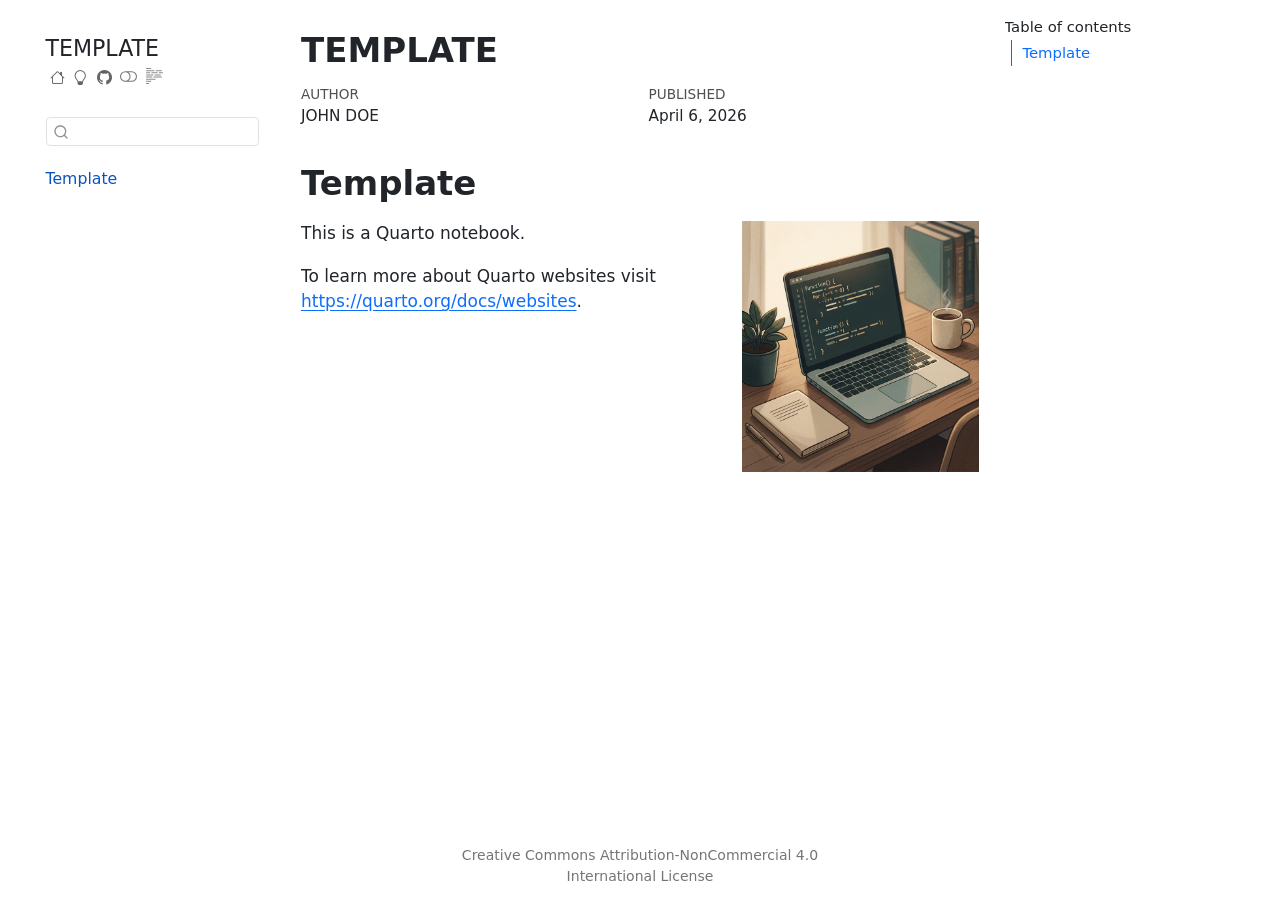
==== _book/index.html @ 19c4cdef "initial commit" ====
<!DOCTYPE html>
<html xmlns="http://www.w3.org/1999/xhtml" lang="en" xml:lang="en"><head>

<meta charset="utf-8">
<meta name="generator" content="quarto-1.7.33">

<meta name="viewport" content="width=device-width, initial-scale=1.0, user-scalable=yes">

<meta name="author" content="JOHN DOE">
<meta name="dcterms.date" content="2026-04-06">

<title>TEMPLATE</title>
<style>
code{white-space: pre-wrap;}
span.smallcaps{font-variant: small-caps;}
div.columns{display: flex; gap: min(4vw, 1.5em);}
div.column{flex: auto; overflow-x: auto;}
div.hanging-indent{margin-left: 1.5em; text-indent: -1.5em;}
ul.task-list{list-style: none;}
ul.task-list li input[type="checkbox"] {
  width: 0.8em;
  margin: 0 0.8em 0.2em -1em; /* quarto-specific, see https://github.com/quarto-dev/quarto-cli/issues/4556 */ 
  vertical-align: middle;
}
</style>


<script src="site_libs/quarto-nav/quarto-nav.js"></script>
<script src="site_libs/quarto-nav/headroom.min.js"></script>
<script src="site_libs/clipboard/clipboard.min.js"></script>
<script src="site_libs/quarto-search/autocomplete.umd.js"></script>
<script src="site_libs/quarto-search/fuse.min.js"></script>
<script src="site_libs/quarto-search/quarto-search.js"></script>
<meta name="quarto:offset" content="./">
<link href="./images/coffee-icon-64.png" rel="icon" type="image/png">
<script src="site_libs/quarto-html/quarto.js" type="module"></script>
<script src="site_libs/quarto-html/tabsets/tabsets.js" type="module"></script>
<script src="site_libs/quarto-html/popper.min.js"></script>
<script src="site_libs/quarto-html/tippy.umd.min.js"></script>
<script src="site_libs/quarto-html/anchor.min.js"></script>
<link href="site_libs/quarto-html/tippy.css" rel="stylesheet">
<link href="site_libs/quarto-html/quarto-syntax-highlighting-ea385d0e468b0dd5ea5bf0780b1290d9.css" rel="stylesheet" class="quarto-color-scheme" id="quarto-text-highlighting-styles">
<link href="site_libs/quarto-html/quarto-syntax-highlighting-dark-bc185b5c5bdbcb35c2eb49d8a876ef70.css" rel="stylesheet" class="quarto-color-scheme quarto-color-alternate" id="quarto-text-highlighting-styles">
<link href="site_libs/quarto-html/quarto-syntax-highlighting-ea385d0e468b0dd5ea5bf0780b1290d9.css" rel="stylesheet" class="quarto-color-scheme-extra" id="quarto-text-highlighting-styles">
<script src="site_libs/bootstrap/bootstrap.min.js"></script>
<link href="site_libs/bootstrap/bootstrap-icons.css" rel="stylesheet">
<link href="site_libs/bootstrap/bootstrap-785a97f31b5b63a08458a4839025b956.min.css" rel="stylesheet" append-hash="true" class="quarto-color-scheme" id="quarto-bootstrap" data-mode="light">
<link href="site_libs/bootstrap/bootstrap-dark-f3d026ef707c7ce16c51404e637f5df3.min.css" rel="stylesheet" append-hash="true" class="quarto-color-scheme quarto-color-alternate" id="quarto-bootstrap" data-mode="dark">
<link href="site_libs/bootstrap/bootstrap-785a97f31b5b63a08458a4839025b956.min.css" rel="stylesheet" append-hash="true" class="quarto-color-scheme-extra" id="quarto-bootstrap" data-mode="light">
<script id="quarto-search-options" type="application/json">{
  "location": "sidebar",
  "copy-button": false,
  "collapse-after": 3,
  "panel-placement": "start",
  "type": "textbox",
  "limit": 50,
  "keyboard-shortcut": [
    "f",
    "/",
    "s"
  ],
  "show-item-context": false,
  "language": {
    "search-no-results-text": "No results",
    "search-matching-documents-text": "matching documents",
    "search-copy-link-title": "Copy link to search",
    "search-hide-matches-text": "Hide additional matches",
    "search-more-match-text": "more match in this document",
    "search-more-matches-text": "more matches in this document",
    "search-clear-button-title": "Clear",
    "search-text-placeholder": "",
    "search-detached-cancel-button-title": "Cancel",
    "search-submit-button-title": "Submit",
    "search-label": "Search"
  }
}</script>


<link rel="stylesheet" href="styles.css">
</head>

<body class="nav-sidebar floating quarto-light"><script id="quarto-html-before-body" type="application/javascript">
    const toggleBodyColorMode = (bsSheetEl) => {
      const mode = bsSheetEl.getAttribute("data-mode");
      const bodyEl = window.document.querySelector("body");
      if (mode === "dark") {
        bodyEl.classList.add("quarto-dark");
        bodyEl.classList.remove("quarto-light");
      } else {
        bodyEl.classList.add("quarto-light");
        bodyEl.classList.remove("quarto-dark");
      }
    }
    const toggleBodyColorPrimary = () => {
      const bsSheetEl = window.document.querySelector("link#quarto-bootstrap:not([rel=disabled-stylesheet])");
      if (bsSheetEl) {
        toggleBodyColorMode(bsSheetEl);
      }
    }
    const setColorSchemeToggle = (alternate) => {
      const toggles = window.document.querySelectorAll('.quarto-color-scheme-toggle');
      for (let i=0; i < toggles.length; i++) {
        const toggle = toggles[i];
        if (toggle) {
          if (alternate) {
            toggle.classList.add("alternate");
          } else {
            toggle.classList.remove("alternate");
          }
        }
      }
    };
    const toggleColorMode = (alternate) => {
      // Switch the stylesheets
      const primaryStylesheets = window.document.querySelectorAll('link.quarto-color-scheme:not(.quarto-color-alternate)');
      const alternateStylesheets = window.document.querySelectorAll('link.quarto-color-scheme.quarto-color-alternate');
      manageTransitions('#quarto-margin-sidebar .nav-link', false);
      if (alternate) {
        // note: dark is layered on light, we don't disable primary!
        enableStylesheet(alternateStylesheets);
        for (const sheetNode of alternateStylesheets) {
          if (sheetNode.id === "quarto-bootstrap") {
            toggleBodyColorMode(sheetNode);
          }
        }
      } else {
        disableStylesheet(alternateStylesheets);
        enableStylesheet(primaryStylesheets)
        toggleBodyColorPrimary();
      }
      manageTransitions('#quarto-margin-sidebar .nav-link', true);
      // Switch the toggles
      setColorSchemeToggle(alternate)
      // Hack to workaround the fact that safari doesn't
      // properly recolor the scrollbar when toggling (#1455)
      if (navigator.userAgent.indexOf('Safari') > 0 && navigator.userAgent.indexOf('Chrome') == -1) {
        manageTransitions("body", false);
        window.scrollTo(0, 1);
        setTimeout(() => {
          window.scrollTo(0, 0);
          manageTransitions("body", true);
        }, 40);
      }
    }
    const disableStylesheet = (stylesheets) => {
      for (let i=0; i < stylesheets.length; i++) {
        const stylesheet = stylesheets[i];
        stylesheet.rel = 'disabled-stylesheet';
      }
    }
    const enableStylesheet = (stylesheets) => {
      for (let i=0; i < stylesheets.length; i++) {
        const stylesheet = stylesheets[i];
        if(stylesheet.rel !== 'stylesheet') { // for Chrome, which will still FOUC without this check
          stylesheet.rel = 'stylesheet';
        }
      }
    }
    const manageTransitions = (selector, allowTransitions) => {
      const els = window.document.querySelectorAll(selector);
      for (let i=0; i < els.length; i++) {
        const el = els[i];
        if (allowTransitions) {
          el.classList.remove('notransition');
        } else {
          el.classList.add('notransition');
        }
      }
    }
    const isFileUrl = () => {
      return window.location.protocol === 'file:';
    }
    const hasAlternateSentinel = () => {
      let styleSentinel = getColorSchemeSentinel();
      if (styleSentinel !== null) {
        return styleSentinel === "alternate";
      } else {
        return false;
      }
    }
    const setStyleSentinel = (alternate) => {
      const value = alternate ? "alternate" : "default";
      if (!isFileUrl()) {
        window.localStorage.setItem("quarto-color-scheme", value);
      } else {
        localAlternateSentinel = value;
      }
    }
    const getColorSchemeSentinel = () => {
      if (!isFileUrl()) {
        const storageValue = window.localStorage.getItem("quarto-color-scheme");
        return storageValue != null ? storageValue : localAlternateSentinel;
      } else {
        return localAlternateSentinel;
      }
    }
    const toggleGiscusIfUsed = (isAlternate, darkModeDefault) => {
      const baseTheme = document.querySelector('#giscus-base-theme')?.value ?? 'light';
      const alternateTheme = document.querySelector('#giscus-alt-theme')?.value ?? 'dark';
      let newTheme = '';
      if(authorPrefersDark) {
        newTheme = isAlternate ? baseTheme : alternateTheme;
      } else {
        newTheme = isAlternate ? alternateTheme : baseTheme;
      }
      const changeGiscusTheme = () => {
        // From: https://github.com/giscus/giscus/issues/336
        const sendMessage = (message) => {
          const iframe = document.querySelector('iframe.giscus-frame');
          if (!iframe) return;
          iframe.contentWindow.postMessage({ giscus: message }, 'https://giscus.app');
        }
        sendMessage({
          setConfig: {
            theme: newTheme
          }
        });
      }
      const isGiscussLoaded = window.document.querySelector('iframe.giscus-frame') !== null;
      if (isGiscussLoaded) {
        changeGiscusTheme();
      }
    };
    const authorPrefersDark = false;
    const darkModeDefault = authorPrefersDark;
      document.querySelector('link#quarto-text-highlighting-styles.quarto-color-scheme-extra').rel = 'disabled-stylesheet';
      document.querySelector('link#quarto-bootstrap.quarto-color-scheme-extra').rel = 'disabled-stylesheet';
    let localAlternateSentinel = darkModeDefault ? 'alternate' : 'default';
    // Dark / light mode switch
    window.quartoToggleColorScheme = () => {
      // Read the current dark / light value
      let toAlternate = !hasAlternateSentinel();
      toggleColorMode(toAlternate);
      setStyleSentinel(toAlternate);
      toggleGiscusIfUsed(toAlternate, darkModeDefault);
      window.dispatchEvent(new Event('resize'));
    };
    // Switch to dark mode if need be
    if (hasAlternateSentinel()) {
      toggleColorMode(true);
    } else {
      toggleColorMode(false);
    }
  </script>

<div id="quarto-search-results"></div>
  <header id="quarto-header" class="headroom fixed-top">
  <nav class="quarto-secondary-nav">
    <div class="container-fluid d-flex">
      <button type="button" class="quarto-btn-toggle btn" data-bs-toggle="collapse" role="button" data-bs-target=".quarto-sidebar-collapse-item" aria-controls="quarto-sidebar" aria-expanded="false" aria-label="Toggle sidebar navigation" onclick="if (window.quartoToggleHeadroom) { window.quartoToggleHeadroom(); }">
        <i class="bi bi-layout-text-sidebar-reverse"></i>
      </button>
        <nav class="quarto-page-breadcrumbs" aria-label="breadcrumb"><ol class="breadcrumb"><li class="breadcrumb-item"><a href="./index.html">Template</a></li></ol></nav>
        <a class="flex-grow-1" role="navigation" data-bs-toggle="collapse" data-bs-target=".quarto-sidebar-collapse-item" aria-controls="quarto-sidebar" aria-expanded="false" aria-label="Toggle sidebar navigation" onclick="if (window.quartoToggleHeadroom) { window.quartoToggleHeadroom(); }">      
        </a>
      <button type="button" class="btn quarto-search-button" aria-label="Search" onclick="window.quartoOpenSearch();">
        <i class="bi bi-search"></i>
      </button>
    </div>
  </nav>
</header>
<!-- content -->
<div id="quarto-content" class="quarto-container page-columns page-rows-contents page-layout-article">
<!-- sidebar -->
  <nav id="quarto-sidebar" class="sidebar collapse collapse-horizontal quarto-sidebar-collapse-item sidebar-navigation floating overflow-auto">
    <div class="pt-lg-2 mt-2 text-left sidebar-header">
    <div class="sidebar-title mb-0 py-0">
      <a href="./">TEMPLATE</a> 
        <div class="sidebar-tools-main tools-wide">
    <a href="https://MY.WEBSIDE.COM" title="" class="quarto-navigation-tool px-1" aria-label=""><i class="bi bi-house"></i></a>
    <a href="https://MY.WEBSIDE.COM/TEMPLATE/" title="" class="quarto-navigation-tool px-1" aria-label=""><i class="bi bi-lightbulb"></i></a>
    <a href="https://github.com/JHON_DOE/REPO" title="Source Code" class="quarto-navigation-tool px-1" aria-label="Source Code"><i class="bi bi-github"></i></a>
  <a href="" class="quarto-color-scheme-toggle quarto-navigation-tool  px-1" onclick="window.quartoToggleColorScheme(); return false;" title="Toggle dark mode"><i class="bi"></i></a>
  <a href="" class="quarto-reader-toggle quarto-navigation-tool px-1" onclick="window.quartoToggleReader(); return false;" title="Toggle reader mode">
  <div class="quarto-reader-toggle-btn">
  <i class="bi"></i>
  </div>
</a>
</div>
    </div>
      </div>
        <div class="mt-2 flex-shrink-0 align-items-center">
        <div class="sidebar-search">
        <div id="quarto-search" class="" title="Search"></div>
        </div>
        </div>
    <div class="sidebar-menu-container"> 
    <ul class="list-unstyled mt-1">
        <li class="sidebar-item">
  <div class="sidebar-item-container"> 
  <a href="./index.html" class="sidebar-item-text sidebar-link active">
 <span class="menu-text">Template</span></a>
  </div>
</li>
    </ul>
    </div>
</nav>
<div id="quarto-sidebar-glass" class="quarto-sidebar-collapse-item" data-bs-toggle="collapse" data-bs-target=".quarto-sidebar-collapse-item"></div>
<!-- margin-sidebar -->
    <div id="quarto-margin-sidebar" class="sidebar margin-sidebar">
        <nav id="TOC" role="doc-toc" class="toc-active" data-toc-expanded="2">
    <h2 id="toc-title">Table of contents</h2>
   
  <ul>
  <li><a href="#template" id="toc-template" class="nav-link active" data-scroll-target="#template">Template</a></li>
  </ul>
</nav>
    </div>
<!-- main -->
<main class="content" id="quarto-document-content">


<header id="title-block-header" class="quarto-title-block default">
<div class="quarto-title">
<h1 class="title">TEMPLATE</h1>
</div>



<div class="quarto-title-meta">

    <div>
    <div class="quarto-title-meta-heading">Author</div>
    <div class="quarto-title-meta-contents">
             <p>JOHN DOE </p>
          </div>
  </div>
    
    <div>
    <div class="quarto-title-meta-heading">Published</div>
    <div class="quarto-title-meta-contents">
      <p class="date">April 6, 2026</p>
    </div>
  </div>
  
    
  </div>
  


</header>



<section id="template" class="level1 unnumbered">
<h1 class="unnumbered">Template</h1><p><img src="images/notebook-50percent.png" title="TEMPLATE" class="quarto-cover-image nolightbox img-fluid" alt="An inviting workspace featuring a laptop displaying code, a steaming ceramic mug, a physical notebook, and a small potted plant under soft, diffused light. "></p>
<p>This is a Quarto notebook.</p>
<p>To learn more about Quarto websites visit <a href="https://quarto.org/docs/websites" class="uri">https://quarto.org/docs/websites</a>.</p>


</section>

</main> <!-- /main -->
<script id="quarto-html-after-body" type="application/javascript">
  window.document.addEventListener("DOMContentLoaded", function (event) {
    // Ensure there is a toggle, if there isn't float one in the top right
    if (window.document.querySelector('.quarto-color-scheme-toggle') === null) {
      const a = window.document.createElement('a');
      a.classList.add('top-right');
      a.classList.add('quarto-color-scheme-toggle');
      a.href = "";
      a.onclick = function() { try { window.quartoToggleColorScheme(); } catch {} return false; };
      const i = window.document.createElement("i");
      i.classList.add('bi');
      a.appendChild(i);
      window.document.body.appendChild(a);
    }
    setColorSchemeToggle(hasAlternateSentinel())
    const icon = "";
    const anchorJS = new window.AnchorJS();
    anchorJS.options = {
      placement: 'right',
      icon: icon
    };
    anchorJS.add('.anchored');
    const isCodeAnnotation = (el) => {
      for (const clz of el.classList) {
        if (clz.startsWith('code-annotation-')) {                     
          return true;
        }
      }
      return false;
    }
    const onCopySuccess = function(e) {
      // button target
      const button = e.trigger;
      // don't keep focus
      button.blur();
      // flash "checked"
      button.classList.add('code-copy-button-checked');
      var currentTitle = button.getAttribute("title");
      button.setAttribute("title", "Copied!");
      let tooltip;
      if (window.bootstrap) {
        button.setAttribute("data-bs-toggle", "tooltip");
        button.setAttribute("data-bs-placement", "left");
        button.setAttribute("data-bs-title", "Copied!");
        tooltip = new bootstrap.Tooltip(button, 
          { trigger: "manual", 
            customClass: "code-copy-button-tooltip",
            offset: [0, -8]});
        tooltip.show();    
      }
      setTimeout(function() {
        if (tooltip) {
          tooltip.hide();
          button.removeAttribute("data-bs-title");
          button.removeAttribute("data-bs-toggle");
          button.removeAttribute("data-bs-placement");
        }
        button.setAttribute("title", currentTitle);
        button.classList.remove('code-copy-button-checked');
      }, 1000);
      // clear code selection
      e.clearSelection();
    }
    const getTextToCopy = function(trigger) {
        const codeEl = trigger.previousElementSibling.cloneNode(true);
        for (const childEl of codeEl.children) {
          if (isCodeAnnotation(childEl)) {
            childEl.remove();
          }
        }
        return codeEl.innerText;
    }
    const clipboard = new window.ClipboardJS('.code-copy-button:not([data-in-quarto-modal])', {
      text: getTextToCopy
    });
    clipboard.on('success', onCopySuccess);
    if (window.document.getElementById('quarto-embedded-source-code-modal')) {
      const clipboardModal = new window.ClipboardJS('.code-copy-button[data-in-quarto-modal]', {
        text: getTextToCopy,
        container: window.document.getElementById('quarto-embedded-source-code-modal')
      });
      clipboardModal.on('success', onCopySuccess);
    }
      var localhostRegex = new RegExp(/^(?:http|https):\/\/localhost\:?[0-9]*\//);
      var mailtoRegex = new RegExp(/^mailto:/);
        var filterRegex = new RegExp('/' + window.location.host + '/');
      var isInternal = (href) => {
          return filterRegex.test(href) || localhostRegex.test(href) || mailtoRegex.test(href);
      }
      // Inspect non-navigation links and adorn them if external
     var links = window.document.querySelectorAll('a[href]:not(.nav-link):not(.navbar-brand):not(.toc-action):not(.sidebar-link):not(.sidebar-item-toggle):not(.pagination-link):not(.no-external):not([aria-hidden]):not(.dropdown-item):not(.quarto-navigation-tool):not(.about-link)');
      for (var i=0; i<links.length; i++) {
        const link = links[i];
        if (!isInternal(link.href)) {
          // undo the damage that might have been done by quarto-nav.js in the case of
          // links that we want to consider external
          if (link.dataset.originalHref !== undefined) {
            link.href = link.dataset.originalHref;
          }
        }
      }
    function tippyHover(el, contentFn, onTriggerFn, onUntriggerFn) {
      const config = {
        allowHTML: true,
        maxWidth: 500,
        delay: 100,
        arrow: false,
        appendTo: function(el) {
            return el.parentElement;
        },
        interactive: true,
        interactiveBorder: 10,
        theme: 'quarto',
        placement: 'bottom-start',
      };
      if (contentFn) {
        config.content = contentFn;
      }
      if (onTriggerFn) {
        config.onTrigger = onTriggerFn;
      }
      if (onUntriggerFn) {
        config.onUntrigger = onUntriggerFn;
      }
      window.tippy(el, config); 
    }
    const noterefs = window.document.querySelectorAll('a[role="doc-noteref"]');
    for (var i=0; i<noterefs.length; i++) {
      const ref = noterefs[i];
      tippyHover(ref, function() {
        // use id or data attribute instead here
        let href = ref.getAttribute('data-footnote-href') || ref.getAttribute('href');
        try { href = new URL(href).hash; } catch {}
        const id = href.replace(/^#\/?/, "");
        const note = window.document.getElementById(id);
        if (note) {
          return note.innerHTML;
        } else {
          return "";
        }
      });
    }
    const xrefs = window.document.querySelectorAll('a.quarto-xref');
    const processXRef = (id, note) => {
      // Strip column container classes
      const stripColumnClz = (el) => {
        el.classList.remove("page-full", "page-columns");
        if (el.children) {
          for (const child of el.children) {
            stripColumnClz(child);
          }
        }
      }
      stripColumnClz(note)
      if (id === null || id.startsWith('sec-')) {
        // Special case sections, only their first couple elements
        const container = document.createElement("div");
        if (note.children && note.children.length > 2) {
          container.appendChild(note.children[0].cloneNode(true));
          for (let i = 1; i < note.children.length; i++) {
            const child = note.children[i];
            if (child.tagName === "P" && child.innerText === "") {
              continue;
            } else {
              container.appendChild(child.cloneNode(true));
              break;
            }
          }
          if (window.Quarto?.typesetMath) {
            window.Quarto.typesetMath(container);
          }
          return container.innerHTML
        } else {
          if (window.Quarto?.typesetMath) {
            window.Quarto.typesetMath(note);
          }
          return note.innerHTML;
        }
      } else {
        // Remove any anchor links if they are present
        const anchorLink = note.querySelector('a.anchorjs-link');
        if (anchorLink) {
          anchorLink.remove();
        }
        if (window.Quarto?.typesetMath) {
          window.Quarto.typesetMath(note);
        }
        if (note.classList.contains("callout")) {
          return note.outerHTML;
        } else {
          return note.innerHTML;
        }
      }
    }
    for (var i=0; i<xrefs.length; i++) {
      const xref = xrefs[i];
      tippyHover(xref, undefined, function(instance) {
        instance.disable();
        let url = xref.getAttribute('href');
        let hash = undefined; 
        if (url.startsWith('#')) {
          hash = url;
        } else {
          try { hash = new URL(url).hash; } catch {}
        }
        if (hash) {
          const id = hash.replace(/^#\/?/, "");
          const note = window.document.getElementById(id);
          if (note !== null) {
            try {
              const html = processXRef(id, note.cloneNode(true));
              instance.setContent(html);
            } finally {
              instance.enable();
              instance.show();
            }
          } else {
            // See if we can fetch this
            fetch(url.split('#')[0])
            .then(res => res.text())
            .then(html => {
              const parser = new DOMParser();
              const htmlDoc = parser.parseFromString(html, "text/html");
              const note = htmlDoc.getElementById(id);
              if (note !== null) {
                const html = processXRef(id, note);
                instance.setContent(html);
              } 
            }).finally(() => {
              instance.enable();
              instance.show();
            });
          }
        } else {
          // See if we can fetch a full url (with no hash to target)
          // This is a special case and we should probably do some content thinning / targeting
          fetch(url)
          .then(res => res.text())
          .then(html => {
            const parser = new DOMParser();
            const htmlDoc = parser.parseFromString(html, "text/html");
            const note = htmlDoc.querySelector('main.content');
            if (note !== null) {
              // This should only happen for chapter cross references
              // (since there is no id in the URL)
              // remove the first header
              if (note.children.length > 0 && note.children[0].tagName === "HEADER") {
                note.children[0].remove();
              }
              const html = processXRef(null, note);
              instance.setContent(html);
            } 
          }).finally(() => {
            instance.enable();
            instance.show();
          });
        }
      }, function(instance) {
      });
    }
        let selectedAnnoteEl;
        const selectorForAnnotation = ( cell, annotation) => {
          let cellAttr = 'data-code-cell="' + cell + '"';
          let lineAttr = 'data-code-annotation="' +  annotation + '"';
          const selector = 'span[' + cellAttr + '][' + lineAttr + ']';
          return selector;
        }
        const selectCodeLines = (annoteEl) => {
          const doc = window.document;
          const targetCell = annoteEl.getAttribute("data-target-cell");
          const targetAnnotation = annoteEl.getAttribute("data-target-annotation");
          const annoteSpan = window.document.querySelector(selectorForAnnotation(targetCell, targetAnnotation));
          const lines = annoteSpan.getAttribute("data-code-lines").split(",");
          const lineIds = lines.map((line) => {
            return targetCell + "-" + line;
          })
          let top = null;
          let height = null;
          let parent = null;
          if (lineIds.length > 0) {
              //compute the position of the single el (top and bottom and make a div)
              const el = window.document.getElementById(lineIds[0]);
              top = el.offsetTop;
              height = el.offsetHeight;
              parent = el.parentElement.parentElement;
            if (lineIds.length > 1) {
              const lastEl = window.document.getElementById(lineIds[lineIds.length - 1]);
              const bottom = lastEl.offsetTop + lastEl.offsetHeight;
              height = bottom - top;
            }
            if (top !== null && height !== null && parent !== null) {
              // cook up a div (if necessary) and position it 
              let div = window.document.getElementById("code-annotation-line-highlight");
              if (div === null) {
                div = window.document.createElement("div");
                div.setAttribute("id", "code-annotation-line-highlight");
                div.style.position = 'absolute';
                parent.appendChild(div);
              }
              div.style.top = top - 2 + "px";
              div.style.height = height + 4 + "px";
              div.style.left = 0;
              let gutterDiv = window.document.getElementById("code-annotation-line-highlight-gutter");
              if (gutterDiv === null) {
                gutterDiv = window.document.createElement("div");
                gutterDiv.setAttribute("id", "code-annotation-line-highlight-gutter");
                gutterDiv.style.position = 'absolute';
                const codeCell = window.document.getElementById(targetCell);
                const gutter = codeCell.querySelector('.code-annotation-gutter');
                gutter.appendChild(gutterDiv);
              }
              gutterDiv.style.top = top - 2 + "px";
              gutterDiv.style.height = height + 4 + "px";
            }
            selectedAnnoteEl = annoteEl;
          }
        };
        const unselectCodeLines = () => {
          const elementsIds = ["code-annotation-line-highlight", "code-annotation-line-highlight-gutter"];
          elementsIds.forEach((elId) => {
            const div = window.document.getElementById(elId);
            if (div) {
              div.remove();
            }
          });
          selectedAnnoteEl = undefined;
        };
          // Handle positioning of the toggle
      window.addEventListener(
        "resize",
        throttle(() => {
          elRect = undefined;
          if (selectedAnnoteEl) {
            selectCodeLines(selectedAnnoteEl);
          }
        }, 10)
      );
      function throttle(fn, ms) {
      let throttle = false;
      let timer;
        return (...args) => {
          if(!throttle) { // first call gets through
              fn.apply(this, args);
              throttle = true;
          } else { // all the others get throttled
              if(timer) clearTimeout(timer); // cancel #2
              timer = setTimeout(() => {
                fn.apply(this, args);
                timer = throttle = false;
              }, ms);
          }
        };
      }
        // Attach click handler to the DT
        const annoteDls = window.document.querySelectorAll('dt[data-target-cell]');
        for (const annoteDlNode of annoteDls) {
          annoteDlNode.addEventListener('click', (event) => {
            const clickedEl = event.target;
            if (clickedEl !== selectedAnnoteEl) {
              unselectCodeLines();
              const activeEl = window.document.querySelector('dt[data-target-cell].code-annotation-active');
              if (activeEl) {
                activeEl.classList.remove('code-annotation-active');
              }
              selectCodeLines(clickedEl);
              clickedEl.classList.add('code-annotation-active');
            } else {
              // Unselect the line
              unselectCodeLines();
              clickedEl.classList.remove('code-annotation-active');
            }
          });
        }
    const findCites = (el) => {
      const parentEl = el.parentElement;
      if (parentEl) {
        const cites = parentEl.dataset.cites;
        if (cites) {
          return {
            el,
            cites: cites.split(' ')
          };
        } else {
          return findCites(el.parentElement)
        }
      } else {
        return undefined;
      }
    };
    var bibliorefs = window.document.querySelectorAll('a[role="doc-biblioref"]');
    for (var i=0; i<bibliorefs.length; i++) {
      const ref = bibliorefs[i];
      const citeInfo = findCites(ref);
      if (citeInfo) {
        tippyHover(citeInfo.el, function() {
          var popup = window.document.createElement('div');
          citeInfo.cites.forEach(function(cite) {
            var citeDiv = window.document.createElement('div');
            citeDiv.classList.add('hanging-indent');
            citeDiv.classList.add('csl-entry');
            var biblioDiv = window.document.getElementById('ref-' + cite);
            if (biblioDiv) {
              citeDiv.innerHTML = biblioDiv.innerHTML;
            }
            popup.appendChild(citeDiv);
          });
          return popup.innerHTML;
        });
      }
    }
  });
  </script>
</div> <!-- /content -->
<footer class="footer">
  <div class="nav-footer">
    <div class="nav-footer-left">
      &nbsp;
    </div>   
    <div class="nav-footer-center">
      <ul class="footer-items list-unstyled">
    <li class="nav-item">
    <a class="nav-link" href="./LICENSE.html">
<p>Creative Commons Attribution-NonCommercial 4.0 International License</p>
</a>
  </li>  
</ul>
    </div>
    <div class="nav-footer-right">
      &nbsp;
    </div>
  </div>
</footer>




</body></html>
---- _book/site_libs/quarto-html/tippy.css ----
.tippy-box[data-animation=fade][data-state=hidden]{opacity:0}[data-tippy-root]{max-width:calc(100vw - 10px)}.tippy-box{position:relative;background-color:#333;color:#fff;border-radius:4px;font-size:14px;line-height:1.4;white-space:normal;outline:0;transition-property:transform,visibility,opacity}.tippy-box[data-placement^=top]>.tippy-arrow{bottom:0}.tippy-box[data-placement^=top]>.tippy-arrow:before{bottom:-7px;left:0;border-width:8px 8px 0;border-top-color:initial;transform-origin:center top}.tippy-box[data-placement^=bottom]>.tippy-arrow{top:0}.tippy-box[data-placement^=bottom]>.tippy-arrow:before{top:-7px;left:0;border-width:0 8px 8px;border-bottom-color:initial;transform-origin:center bottom}.tippy-box[data-placement^=left]>.tippy-arrow{right:0}.tippy-box[data-placement^=left]>.tippy-arrow:before{border-width:8px 0 8px 8px;border-left-color:initial;right:-7px;transform-origin:center left}.tippy-box[data-placement^=right]>.tippy-arrow{left:0}.tippy-box[data-placement^=right]>.tippy-arrow:before{left:-7px;border-width:8px 8px 8px 0;border-right-color:initial;transform-origin:center right}.tippy-box[data-inertia][data-state=visible]{transition-timing-function:cubic-bezier(.54,1.5,.38,1.11)}.tippy-arrow{width:16px;height:16px;color:#333}.tippy-arrow:before{content:"";position:absolute;border-color:transparent;border-style:solid}.tippy-content{position:relative;padding:5px 9px;z-index:1}
---- _book/site_libs/quarto-html/quarto-syntax-highlighting-ea385d0e468b0dd5ea5bf0780b1290d9.css ----
/* quarto syntax highlight colors */
:root {
  --quarto-hl-ot-color: #003B4F;
  --quarto-hl-at-color: #657422;
  --quarto-hl-ss-color: #20794D;
  --quarto-hl-an-color: #5E5E5E;
  --quarto-hl-fu-color: #4758AB;
  --quarto-hl-st-color: #20794D;
  --quarto-hl-cf-color: #003B4F;
  --quarto-hl-op-color: #5E5E5E;
  --quarto-hl-er-color: #AD0000;
  --quarto-hl-bn-color: #AD0000;
  --quarto-hl-al-color: #AD0000;
  --quarto-hl-va-color: #111111;
  --quarto-hl-bu-color: inherit;
  --quarto-hl-ex-color: inherit;
  --quarto-hl-pp-color: #AD0000;
  --quarto-hl-in-color: #5E5E5E;
  --quarto-hl-vs-color: #20794D;
  --quarto-hl-wa-color: #5E5E5E;
  --quarto-hl-do-color: #5E5E5E;
  --quarto-hl-im-color: #00769E;
  --quarto-hl-ch-color: #20794D;
  --quarto-hl-dt-color: #AD0000;
  --quarto-hl-fl-color: #AD0000;
  --quarto-hl-co-color: #5E5E5E;
  --quarto-hl-cv-color: #5E5E5E;
  --quarto-hl-cn-color: #8f5902;
  --quarto-hl-sc-color: #5E5E5E;
  --quarto-hl-dv-color: #AD0000;
  --quarto-hl-kw-color: #003B4F;
}

/* other quarto variables */
:root {
  --quarto-font-monospace: SFMono-Regular, Menlo, Monaco, Consolas, "Liberation Mono", "Courier New", monospace;
}

/* syntax highlight based on Pandoc's rules */
pre > code.sourceCode > span {
  color: #003B4F;
}

code.sourceCode > span {
  color: #003B4F;
}

div.sourceCode,
div.sourceCode pre.sourceCode {
  color: #003B4F;
}

/* Normal */
code span {
  color: #003B4F;
}

/* Alert */
code span.al {
  color: #AD0000;
  font-style: inherit;
}

/* Annotation */
code span.an {
  color: #5E5E5E;
  font-style: inherit;
}

/* Attribute */
code span.at {
  color: #657422;
  font-style: inherit;
}

/* BaseN */
code span.bn {
  color: #AD0000;
  font-style: inherit;
}

/* BuiltIn */
code span.bu {
  font-style: inherit;
}

/* ControlFlow */
code span.cf {
  color: #003B4F;
  font-weight: bold;
  font-style: inherit;
}

/* Char */
code span.ch {
  color: #20794D;
  font-style: inherit;
}

/* Constant */
code span.cn {
  color: #8f5902;
  font-style: inherit;
}

/* Comment */
code span.co {
  color: #5E5E5E;
  font-style: inherit;
}

/* CommentVar */
code span.cv {
  color: #5E5E5E;
  font-style: italic;
}

/* Documentation */
code span.do {
  color: #5E5E5E;
  font-style: italic;
}

/* DataType */
code span.dt {
  color: #AD0000;
  font-style: inherit;
}

/* DecVal */
code span.dv {
  color: #AD0000;
  font-style: inherit;
}

/* Error */
code span.er {
  color: #AD0000;
  font-style: inherit;
}

/* Extension */
code span.ex {
  font-style: inherit;
}

/* Float */
code span.fl {
  color: #AD0000;
  font-style: inherit;
}

/* Function */
code span.fu {
  color: #4758AB;
  font-style: inherit;
}

/* Import */
code span.im {
  color: #00769E;
  font-style: inherit;
}

/* Information */
code span.in {
  color: #5E5E5E;
  font-style: inherit;
}

/* Keyword */
code span.kw {
  color: #003B4F;
  font-weight: bold;
  font-style: inherit;
}

/* Operator */
code span.op {
  color: #5E5E5E;
  font-style: inherit;
}

/* Other */
code span.ot {
  color: #003B4F;
  font-style: inherit;
}

/* Preprocessor */
code span.pp {
  color: #AD0000;
  font-style: inherit;
}

/* SpecialChar */
code span.sc {
  color: #5E5E5E;
  font-style: inherit;
}

/* SpecialString */
code span.ss {
  color: #20794D;
  font-style: inherit;
}

/* String */
code span.st {
  color: #20794D;
  font-style: inherit;
}

/* Variable */
code span.va {
  color: #111111;
  font-style: inherit;
}

/* VerbatimString */
code span.vs {
  color: #20794D;
  font-style: inherit;
}

/* Warning */
code span.wa {
  color: #5E5E5E;
  font-style: italic;
}

.prevent-inlining {
  content: "</";
}

/*# sourceMappingURL=538754cbb4183396a2435bcb80637e05.css.map */
---- _book/site_libs/quarto-html/quarto-syntax-highlighting-dark-bc185b5c5bdbcb35c2eb49d8a876ef70.css ----
/* quarto syntax highlight colors */
:root {
  --quarto-hl-al-color: #f07178;
  --quarto-hl-an-color: #d4d0ab;
  --quarto-hl-at-color: #00e0e0;
  --quarto-hl-bn-color: #d4d0ab;
  --quarto-hl-bu-color: #abe338;
  --quarto-hl-ch-color: #abe338;
  --quarto-hl-co-color: #f8f8f2;
  --quarto-hl-cv-color: #ffd700;
  --quarto-hl-cn-color: #ffd700;
  --quarto-hl-cf-color: #ffa07a;
  --quarto-hl-dt-color: #ffa07a;
  --quarto-hl-dv-color: #d4d0ab;
  --quarto-hl-do-color: #f8f8f2;
  --quarto-hl-er-color: #f07178;
  --quarto-hl-ex-color: #00e0e0;
  --quarto-hl-fl-color: #d4d0ab;
  --quarto-hl-fu-color: #ffa07a;
  --quarto-hl-im-color: #abe338;
  --quarto-hl-in-color: #d4d0ab;
  --quarto-hl-kw-color: #ffa07a;
  --quarto-hl-op-color: #ffa07a;
  --quarto-hl-ot-color: #00e0e0;
  --quarto-hl-pp-color: #dcc6e0;
  --quarto-hl-re-color: #00e0e0;
  --quarto-hl-sc-color: #abe338;
  --quarto-hl-ss-color: #abe338;
  --quarto-hl-st-color: #abe338;
  --quarto-hl-va-color: #00e0e0;
  --quarto-hl-vs-color: #abe338;
  --quarto-hl-wa-color: #dcc6e0;
}

/* other quarto variables */
:root {
  --quarto-font-monospace: SFMono-Regular, Menlo, Monaco, Consolas, "Liberation Mono", "Courier New", monospace;
}

/* syntax highlight based on Pandoc's rules */
pre > code.sourceCode > span {
  color: #f8f8f2;
}

code.sourceCode > span {
  color: #f8f8f2;
}

div.sourceCode,
div.sourceCode pre.sourceCode {
  color: #f8f8f2;
}

/* Normal */
code span {
  color: #f8f8f2;
}

/* Alert */
code span.al {
  color: #f07178;
}

/* Annotation */
code span.an {
  color: #d4d0ab;
}

/* Attribute */
code span.at {
  color: #00e0e0;
}

/* BaseN */
code span.bn {
  color: #d4d0ab;
}

/* BuiltIn */
code span.bu {
  color: #abe338;
}

/* ControlFlow */
code span.cf {
  font-weight: bold;
  color: #ffa07a;
}

/* Char */
code span.ch {
  color: #abe338;
}

/* Constant */
code span.cn {
  color: #ffd700;
}

/* Comment */
code span.co {
  font-style: italic;
  color: #f8f8f2;
}

/* CommentVar */
code span.cv {
  color: #ffd700;
}

/* Documentation */
code span.do {
  color: #f8f8f2;
}

/* DataType */
code span.dt {
  color: #ffa07a;
}

/* DecVal */
code span.dv {
  color: #d4d0ab;
}

/* Error */
code span.er {
  color: #f07178;
  text-decoration: underline;
}

/* Extension */
code span.ex {
  font-weight: bold;
  color: #00e0e0;
}

/* Float */
code span.fl {
  color: #d4d0ab;
}

/* Function */
code span.fu {
  color: #ffa07a;
}

/* Import */
code span.im {
  color: #abe338;
}

/* Information */
code span.in {
  color: #d4d0ab;
}

/* Keyword */
code span.kw {
  font-weight: bold;
  color: #ffa07a;
}

/* Operator */
code span.op {
  color: #ffa07a;
}

/* Other */
code span.ot {
  color: #00e0e0;
}

/* Preprocessor */
code span.pp {
  color: #dcc6e0;
}

/* RegionMarker */
code span.re {
  background-color: #f8f8f2;
  color: #00e0e0;
}

/* SpecialChar */
code span.sc {
  color: #abe338;
}

/* SpecialString */
code span.ss {
  color: #abe338;
}

/* String */
code span.st {
  color: #abe338;
}

/* Variable */
code span.va {
  color: #00e0e0;
}

/* VerbatimString */
code span.vs {
  color: #abe338;
}

/* Warning */
code span.wa {
  color: #dcc6e0;
}

.prevent-inlining {
  content: "</";
}

/*# sourceMappingURL=9510e8932c082882303fe901a8ba9f6d.css.map */
---- _book/site_libs/quarto-html/quarto-syntax-highlighting-ea385d0e468b0dd5ea5bf0780b1290d9.css ----
/* quarto syntax highlight colors */
:root {
  --quarto-hl-ot-color: #003B4F;
  --quarto-hl-at-color: #657422;
  --quarto-hl-ss-color: #20794D;
  --quarto-hl-an-color: #5E5E5E;
  --quarto-hl-fu-color: #4758AB;
  --quarto-hl-st-color: #20794D;
  --quarto-hl-cf-color: #003B4F;
  --quarto-hl-op-color: #5E5E5E;
  --quarto-hl-er-color: #AD0000;
  --quarto-hl-bn-color: #AD0000;
  --quarto-hl-al-color: #AD0000;
  --quarto-hl-va-color: #111111;
  --quarto-hl-bu-color: inherit;
  --quarto-hl-ex-color: inherit;
  --quarto-hl-pp-color: #AD0000;
  --quarto-hl-in-color: #5E5E5E;
  --quarto-hl-vs-color: #20794D;
  --quarto-hl-wa-color: #5E5E5E;
  --quarto-hl-do-color: #5E5E5E;
  --quarto-hl-im-color: #00769E;
  --quarto-hl-ch-color: #20794D;
  --quarto-hl-dt-color: #AD0000;
  --quarto-hl-fl-color: #AD0000;
  --quarto-hl-co-color: #5E5E5E;
  --quarto-hl-cv-color: #5E5E5E;
  --quarto-hl-cn-color: #8f5902;
  --quarto-hl-sc-color: #5E5E5E;
  --quarto-hl-dv-color: #AD0000;
  --quarto-hl-kw-color: #003B4F;
}

/* other quarto variables */
:root {
  --quarto-font-monospace: SFMono-Regular, Menlo, Monaco, Consolas, "Liberation Mono", "Courier New", monospace;
}

/* syntax highlight based on Pandoc's rules */
pre > code.sourceCode > span {
  color: #003B4F;
}

code.sourceCode > span {
  color: #003B4F;
}

div.sourceCode,
div.sourceCode pre.sourceCode {
  color: #003B4F;
}

/* Normal */
code span {
  color: #003B4F;
}

/* Alert */
code span.al {
  color: #AD0000;
  font-style: inherit;
}

/* Annotation */
code span.an {
  color: #5E5E5E;
  font-style: inherit;
}

/* Attribute */
code span.at {
  color: #657422;
  font-style: inherit;
}

/* BaseN */
code span.bn {
  color: #AD0000;
  font-style: inherit;
}

/* BuiltIn */
code span.bu {
  font-style: inherit;
}

/* ControlFlow */
code span.cf {
  color: #003B4F;
  font-weight: bold;
  font-style: inherit;
}

/* Char */
code span.ch {
  color: #20794D;
  font-style: inherit;
}

/* Constant */
code span.cn {
  color: #8f5902;
  font-style: inherit;
}

/* Comment */
code span.co {
  color: #5E5E5E;
  font-style: inherit;
}

/* CommentVar */
code span.cv {
  color: #5E5E5E;
  font-style: italic;
}

/* Documentation */
code span.do {
  color: #5E5E5E;
  font-style: italic;
}

/* DataType */
code span.dt {
  color: #AD0000;
  font-style: inherit;
}

/* DecVal */
code span.dv {
  color: #AD0000;
  font-style: inherit;
}

/* Error */
code span.er {
  color: #AD0000;
  font-style: inherit;
}

/* Extension */
code span.ex {
  font-style: inherit;
}

/* Float */
code span.fl {
  color: #AD0000;
  font-style: inherit;
}

/* Function */
code span.fu {
  color: #4758AB;
  font-style: inherit;
}

/* Import */
code span.im {
  color: #00769E;
  font-style: inherit;
}

/* Information */
code span.in {
  color: #5E5E5E;
  font-style: inherit;
}

/* Keyword */
code span.kw {
  color: #003B4F;
  font-weight: bold;
  font-style: inherit;
}

/* Operator */
code span.op {
  color: #5E5E5E;
  font-style: inherit;
}

/* Other */
code span.ot {
  color: #003B4F;
  font-style: inherit;
}

/* Preprocessor */
code span.pp {
  color: #AD0000;
  font-style: inherit;
}

/* SpecialChar */
code span.sc {
  color: #5E5E5E;
  font-style: inherit;
}

/* SpecialString */
code span.ss {
  color: #20794D;
  font-style: inherit;
}

/* String */
code span.st {
  color: #20794D;
  font-style: inherit;
}

/* Variable */
code span.va {
  color: #111111;
  font-style: inherit;
}

/* VerbatimString */
code span.vs {
  color: #20794D;
  font-style: inherit;
}

/* Warning */
code span.wa {
  color: #5E5E5E;
  font-style: italic;
}

.prevent-inlining {
  content: "</";
}

/*# sourceMappingURL=538754cbb4183396a2435bcb80637e05.css.map */
---- _book/styles.css ----
/* css styles */
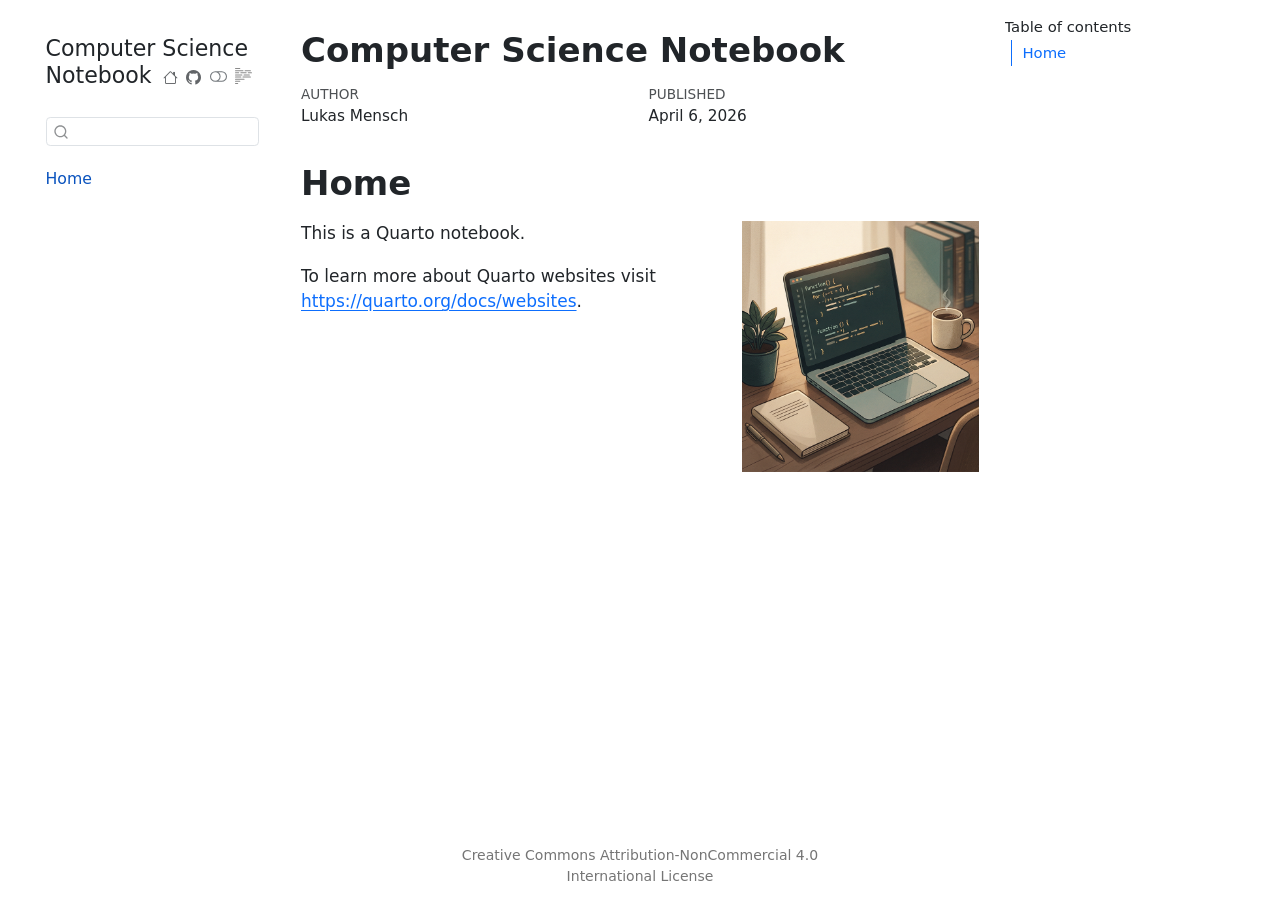
==== commit 2f1b7a05: "initial commit from template" ====
--- a/_book/index.html
+++ b/_book/index.html
@@ -6,10 +6,10 @@
 
 <meta name="viewport" content="width=device-width, initial-scale=1.0, user-scalable=yes">
 
-<meta name="author" content="JOHN DOE">
+<meta name="author" content="Lukas Mensch">
 <meta name="dcterms.date" content="2026-04-06">
 
-<title>TEMPLATE</title>
+<title>Computer Science Notebook</title>
 <style>
 code{white-space: pre-wrap;}
 span.smallcaps{font-variant: small-caps;}
@@ -250,7 +250,7 @@
       <button type="button" class="quarto-btn-toggle btn" data-bs-toggle="collapse" role="button" data-bs-target=".quarto-sidebar-collapse-item" aria-controls="quarto-sidebar" aria-expanded="false" aria-label="Toggle sidebar navigation" onclick="if (window.quartoToggleHeadroom) { window.quartoToggleHeadroom(); }">
         <i class="bi bi-layout-text-sidebar-reverse"></i>
       </button>
-        <nav class="quarto-page-breadcrumbs" aria-label="breadcrumb"><ol class="breadcrumb"><li class="breadcrumb-item"><a href="./index.html">Template</a></li></ol></nav>
+        <nav class="quarto-page-breadcrumbs" aria-label="breadcrumb"><ol class="breadcrumb"><li class="breadcrumb-item"><a href="./index.html">Home</a></li></ol></nav>
         <a class="flex-grow-1" role="navigation" data-bs-toggle="collapse" data-bs-target=".quarto-sidebar-collapse-item" aria-controls="quarto-sidebar" aria-expanded="false" aria-label="Toggle sidebar navigation" onclick="if (window.quartoToggleHeadroom) { window.quartoToggleHeadroom(); }">      
         </a>
       <button type="button" class="btn quarto-search-button" aria-label="Search" onclick="window.quartoOpenSearch();">
@@ -265,11 +265,10 @@
   <nav id="quarto-sidebar" class="sidebar collapse collapse-horizontal quarto-sidebar-collapse-item sidebar-navigation floating overflow-auto">
     <div class="pt-lg-2 mt-2 text-left sidebar-header">
     <div class="sidebar-title mb-0 py-0">
-      <a href="./">TEMPLATE</a> 
+      <a href="./">Computer Science Notebook</a> 
         <div class="sidebar-tools-main tools-wide">
-    <a href="https://MY.WEBSIDE.COM" title="" class="quarto-navigation-tool px-1" aria-label=""><i class="bi bi-house"></i></a>
-    <a href="https://MY.WEBSIDE.COM/TEMPLATE/" title="" class="quarto-navigation-tool px-1" aria-label=""><i class="bi bi-lightbulb"></i></a>
-    <a href="https://github.com/JHON_DOE/REPO" title="Source Code" class="quarto-navigation-tool px-1" aria-label="Source Code"><i class="bi bi-github"></i></a>
+    <a href="https://github.com/Lukullul" title="" class="quarto-navigation-tool px-1" aria-label=""><i class="bi bi-house"></i></a>
+    <a href="https://github.com/Lukullul/Computer-Science-Notebook" title="Source Code" class="quarto-navigation-tool px-1" aria-label="Source Code"><i class="bi bi-github"></i></a>
   <a href="" class="quarto-color-scheme-toggle quarto-navigation-tool  px-1" onclick="window.quartoToggleColorScheme(); return false;" title="Toggle dark mode"><i class="bi"></i></a>
   <a href="" class="quarto-reader-toggle quarto-navigation-tool px-1" onclick="window.quartoToggleReader(); return false;" title="Toggle reader mode">
   <div class="quarto-reader-toggle-btn">
@@ -289,7 +288,7 @@
         <li class="sidebar-item">
   <div class="sidebar-item-container"> 
   <a href="./index.html" class="sidebar-item-text sidebar-link active">
- <span class="menu-text">Template</span></a>
+ <span class="menu-text">Home</span></a>
   </div>
 </li>
     </ul>
@@ -302,7 +301,7 @@
     <h2 id="toc-title">Table of contents</h2>
    
   <ul>
-  <li><a href="#template" id="toc-template" class="nav-link active" data-scroll-target="#template">Template</a></li>
+  <li><a href="#home" id="toc-home" class="nav-link active" data-scroll-target="#home">Home</a></li>
   </ul>
 </nav>
     </div>
@@ -312,7 +311,7 @@
 
 <header id="title-block-header" class="quarto-title-block default">
 <div class="quarto-title">
-<h1 class="title">TEMPLATE</h1>
+<h1 class="title">Computer Science Notebook</h1>
 </div>
 
 
@@ -322,7 +321,7 @@
     <div>
     <div class="quarto-title-meta-heading">Author</div>
     <div class="quarto-title-meta-contents">
-             <p>JOHN DOE </p>
+             <p>Lukas Mensch </p>
           </div>
   </div>
     
@@ -342,8 +341,8 @@
 
 
 
-<section id="template" class="level1 unnumbered">
-<h1 class="unnumbered">Template</h1><p><img src="images/notebook-50percent.png" title="TEMPLATE" class="quarto-cover-image nolightbox img-fluid" alt="An inviting workspace featuring a laptop displaying code, a steaming ceramic mug, a physical notebook, and a small potted plant under soft, diffused light. "></p>
+<section id="home" class="level1 unnumbered">
+<h1 class="unnumbered">Home</h1><p><img src="images/notebook-50percent.png" title="Computer Science Notebook" class="quarto-cover-image nolightbox img-fluid" alt="An inviting workspace featuring a laptop displaying code, a steaming ceramic mug, a physical notebook, and a small potted plant under soft, diffused light. "></p>
 <p>This is a Quarto notebook.</p>
 <p>To learn more about Quarto websites visit <a href="https://quarto.org/docs/websites" class="uri">https://quarto.org/docs/websites</a>.</p>
 
